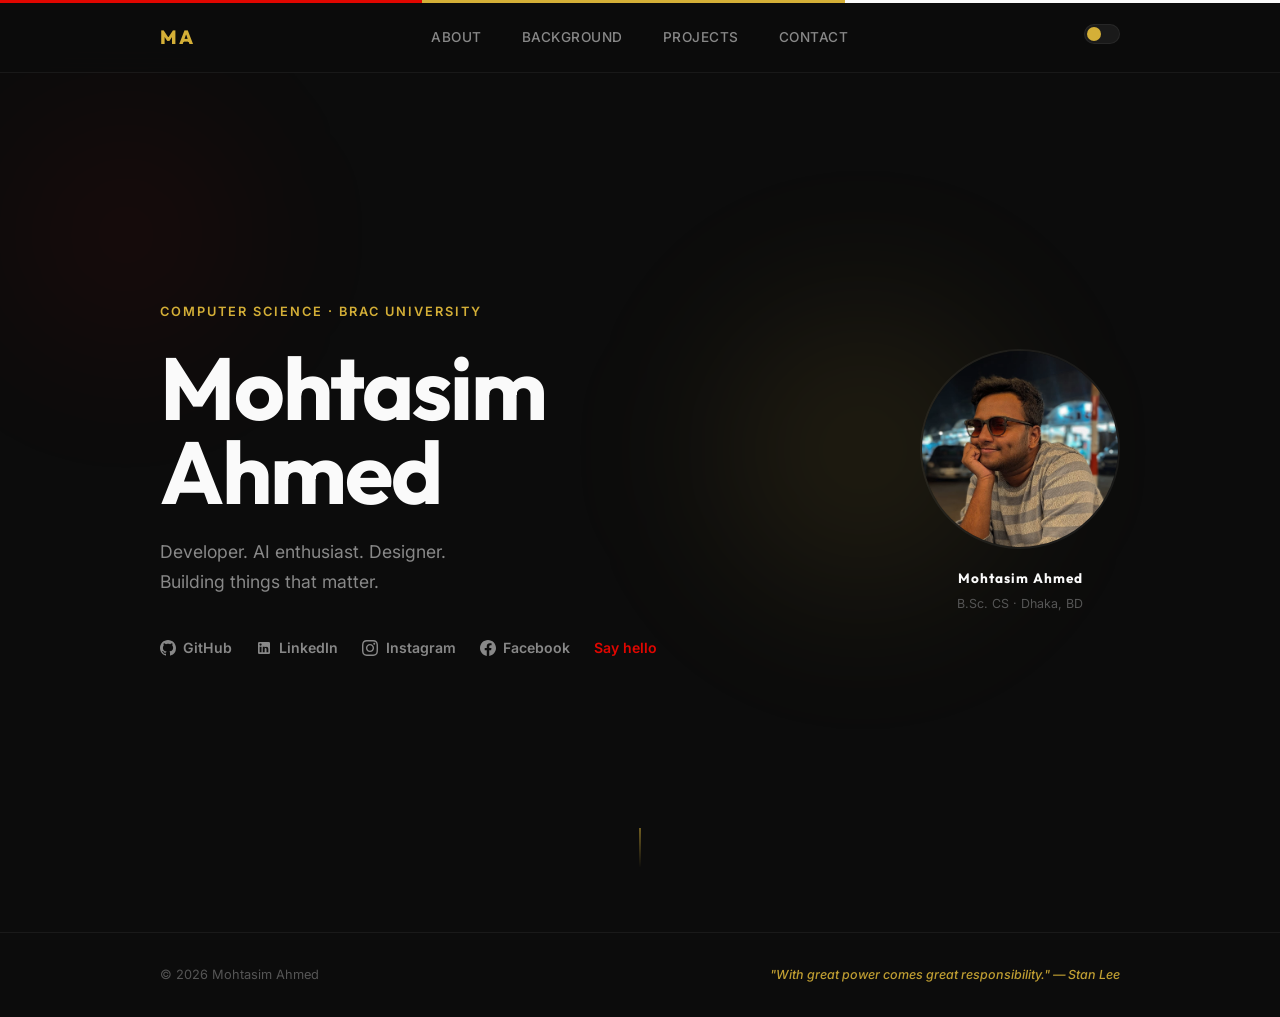
==== index.html @ 3ddce0a7 "Initial commit: Portfolio Website" ====
<!DOCTYPE html>
<html lang="en" data-theme="dark">
<head>
    <meta charset="UTF-8">
    <meta name="viewport" content="width=device-width, initial-scale=1.0">
    <meta name="description" content="Mohtasim Ahmed — CS Student, Developer, Creator">
    <title>Mohtasim Ahmed</title>
    <link rel="preconnect" href="https://fonts.googleapis.com">
    <link rel="preconnect" href="https://fonts.gstatic.com" crossorigin>
    <link href="https://fonts.googleapis.com/css2?family=Inter:wght@300;400;500;600;700&family=Outfit:wght@500;600;700;800&display=swap" rel="stylesheet">
    <link rel="stylesheet" href="style.css">
</head>
<body>

    <div class="racing-stripe"></div>

    <header class="navbar" id="navbar">
        <div class="container nav-container">
            <a href="index.html" class="nav-logo">MA</a>
            <nav class="nav-links" id="nav-links">
                <a href="about.html" class="nav-link">About</a>
                <a href="experience.html" class="nav-link">Background</a>
                <a href="projects.html" class="nav-link">Projects</a>
                <a href="contact.html" class="nav-link">Contact</a>
            </nav>
            <div class="nav-actions">
                <button class="theme-toggle" id="theme-toggle" aria-label="Toggle Theme">
                    <span class="toggle-track">
                        <span class="toggle-thumb" id="toggle-thumb"></span>
                    </span>
                </button>
                <button class="mobile-toggle" id="mobile-toggle" aria-label="Menu">
                    <span class="hamburger"></span>
                </button>
            </div>
        </div>
    </header>

    <main>
        <section class="hero-section">
            <div class="container hero-container">
                <div class="hero-content">
                    <p class="hero-label">Computer Science · BRAC University</p>
                    <h1 class="hero-title">Mohtasim<br>Ahmed</h1>
                    <p class="hero-bio">Developer. AI enthusiast. Designer.<br>Building things that matter.</p>
                    
                    <div class="hero-links">
                        <a href="https://github.com/Brownspite" target="_blank" class="hero-link">
                            <svg class="social-icon" viewBox="0 0 24 24"><path d="M12 0C5.37 0 0 5.37 0 12c0 5.31 3.435 9.795 8.205 11.385.6.105.825-.255.825-.57 0-.285-.015-1.23-.015-2.235-3.015.555-3.795-.735-4.035-1.41-.135-.345-.72-1.41-1.23-1.695-.42-.225-1.02-.78-.015-.795.945-.015 1.62.87 1.845 1.23 1.08 1.815 2.805 1.305 3.495.99.105-.78.42-1.305.765-1.605-2.67-.3-5.46-1.335-5.46-5.925 0-1.305.465-2.385 1.23-3.225-.12-.3-.54-1.53.12-3.18 0 0 1.005-.315 3.3 1.23.96-.27 1.98-.405 3-.405s2.04.135 3 .405c2.295-1.56 3.3-1.23 3.3-1.23.66 1.65.24 2.88.12 3.18.765.84 1.23 1.905 1.23 3.225 0 4.605-2.805 5.625-5.475 5.925.435.375.81 1.095.81 2.22 0 1.605-.015 2.895-.015 3.3 0 .315.225.69.825.57A12.02 12.02 0 0024 12c0-6.63-5.37-12-12-12z"/></svg>
                            GitHub
                        </a>
                        <a href="https://www.linkedin.com/in/mohtasim-ahmed-0a634a277/" target="_blank" class="hero-link">
                            <svg class="social-icon" viewBox="0 0 24 24"><path d="M19 3a2 2 0 0 1 2 2v14a2 2 0 0 1-2 2H5a2 2 0 0 1-2-2V5a2 2 0 0 1 2-2h14m-.5 15.5v-5.3a3.26 3.26 0 0 0-3.26-3.26c-.85 0-1.84.52-2.28 1.3v-1.11h-2.79v8.37h2.79v-4.93c0-.77.62-1.4 1.39-1.4a1.4 1.4 0 0 1 1.4 1.4v4.93h2.75M6.88 8.56a1.68 1.68 0 0 0 1.68-1.68c0-.93-.75-1.69-1.68-1.69a1.69 1.69 0 0 0-1.69 1.69c0 .93.76 1.68 1.69 1.68m1.39 9.94v-8.37H5.5v8.37h2.77z"/></svg>
                            LinkedIn
                        </a>
                        <a href="https://www.instagram.com/arekta_rock_fan/" target="_blank" class="hero-link">
                            <svg class="social-icon" viewBox="0 0 24 24"><path d="M12 2.163c3.204 0 3.584.012 4.85.07 3.252.148 4.771 1.691 4.919 4.919.058 1.265.069 1.645.069 4.849 0 3.205-.012 3.584-.069 4.849-.149 3.225-1.664 4.771-4.919 4.919-1.266.058-1.644.07-4.85.07-3.204 0-3.584-.012-4.849-.07-3.26-.149-4.771-1.699-4.919-4.92-.058-1.265-.07-1.644-.07-4.849 0-3.204.013-3.583.07-4.849.149-3.227 1.664-4.771 4.919-4.919 1.266-.057 1.645-.069 4.849-.069zm0-2.163c-3.259 0-3.667.014-4.947.072-4.358.2-6.78 2.618-6.98 6.98-.059 1.281-.073 1.689-.073 4.948 0 3.259.014 3.668.072 4.948.2 4.358 2.618 6.78 6.98 6.98 1.281.058 1.689.072 4.948.072 3.259 0 3.668-.014 4.948-.072 4.354-.2 6.782-2.618 6.979-6.98.059-1.28.073-1.689.073-4.948 0-3.259-.014-3.667-.072-4.947-.196-4.354-2.617-6.78-6.979-6.98-1.281-.059-1.69-.073-4.949-.073zm0 5.838c-3.403 0-6.162 2.759-6.162 6.162s2.759 6.163 6.162 6.163 6.162-2.759 6.162-6.163c0-3.403-2.759-6.162-6.162-6.162zm0 10.162c-2.209 0-4-1.79-4-4 0-2.209 1.791-4 4-4s4 1.791 4 4c0 2.21-1.791 4-4 4zm6.406-11.845c-.796 0-1.441.645-1.441 1.44s.645 1.44 1.441 1.44c.795 0 1.439-.645 1.439-1.44s-.644-1.44-1.439-1.44z"/></svg>
                            Instagram
                        </a>
                        <a href="https://www.facebook.com/mohtasimahmed.sami.1/" target="_blank" class="hero-link">
                            <svg class="social-icon" viewBox="0 0 24 24"><path d="M24 12.073c0-6.627-5.373-12-12-12s-12 5.373-12 12c0 5.99 4.388 10.954 10.125 11.854v-8.385H7.078v-3.47h3.047V9.43c0-3.007 1.792-4.669 4.533-4.669 1.312 0 2.686.235 2.686.235v2.953H15.83c-1.491 0-1.956.925-1.956 1.874v2.25h3.328l-.532 3.47h-2.796v8.385C19.612 23.027 24 18.062 24 12.073z"/></svg>
                            Facebook
                        </a>
                        <a href="contact.html" class="hero-link accent">Say hello</a>
                    </div>
                </div>

                <div class="hero-visual">
                    <div class="profile-photo-wrap">
                        <img src="profile.jpg" alt="Mohtasim Ahmed" class="profile-img">
                    </div>
                    <div class="hero-card">
                        <span class="card-name">Mohtasim Ahmed</span>
                        <span class="card-detail">B.Sc. CS · Dhaka, BD</span>
                    </div>
                </div>
            </div>

            <div class="scroll-hint">
                <div class="scroll-line"></div>
            </div>
        </section>
    </main>

    <footer class="footer">
        <div class="container footer-container">
            <span>© 2026 Mohtasim Ahmed</span>
            <span class="footer-tagline" id="daily-quote"></span>
        </div>
    </footer>

    <script src="script.js"></script>
</body>
</html>
---- style.css ----
/* ==========================================================================
   Minimalist Portfolio — Real Madrid White/Gold + F1 Carbon Aesthetic
   ========================================================================== */

/* --------------------------------------------------------------------------
   Design Tokens
   -------------------------------------------------------------------------- */
:root[data-theme="dark"] {
    --bg-primary: #0c0c0c;
    --bg-secondary: #141414;
    --bg-card: #1a1a1a;
    --text-primary: #fafafa;
    --text-secondary: #888888;
    --text-muted: #555555;
    --accent: #d4af37;            /* Real Madrid gold */
    --accent-hover: #e6c44d;
    --accent-dim: rgba(212, 175, 55, 0.12);
    --border: rgba(255, 255, 255, 0.06);
    --border-hover: rgba(212, 175, 55, 0.3);
    --racing-red: #e10600;        /* F1 red */
    --nav-bg: rgba(12, 12, 12, 0.92);
}

:root[data-theme="light"] {
    --bg-primary: #f0ece4;         /* Warm parchment — not flat white */
    --bg-secondary: #e8e3da;
    --bg-card: #ddd8ce;
    --text-primary: #1a1a1a;
    --text-secondary: #555555;
    --text-muted: #888888;
    --accent: #b8941e;
    --accent-hover: #9a7a10;
    --accent-dim: rgba(184, 148, 30, 0.1);
    --border: rgba(0, 0, 0, 0.1);
    --border-hover: rgba(184, 148, 30, 0.35);
    --racing-red: #d40000;         /* Spider-Man red */
    --spidey-blue: #1a3c8a;       /* Spider-Man blue */
    --nav-bg: rgba(240, 236, 228, 0.92);
}

/* --------------------------------------------------------------------------
   Reset
   -------------------------------------------------------------------------- */
*, *::before, *::after {
    margin: 0;
    padding: 0;
    box-sizing: border-box;
}

html {
    scroll-behavior: smooth;
    font-family: 'Inter', system-ui, -apple-system, sans-serif;
    background: var(--bg-primary);
    color: var(--text-primary);
}

body {
    line-height: 1.6;
    overflow-x: hidden;
    transition: background-color 0.4s ease, color 0.4s ease;
}

a {
    color: inherit;
    text-decoration: none;
}

button {
    cursor: pointer;
    font-family: inherit;
    border: none;
    background: none;
}

h1, h2, h3 {
    font-family: 'Outfit', sans-serif;
    font-weight: 700;
    line-height: 1.1;
}

.container {
    width: 90%;
    max-width: 960px;
    margin: 0 auto;
}

::selection {
    background: var(--accent);
    color: #000;
}

/* --------------------------------------------------------------------------
   F1 Racing Stripe + Spider-Man accent at top
   -------------------------------------------------------------------------- */
.racing-stripe {
    position: fixed;
    top: 0;
    left: 0;
    width: 100%;
    height: 3px;
    background: linear-gradient(90deg,
        var(--racing-red) 0%,
        var(--racing-red) 33%,
        var(--accent) 33%,
        var(--accent) 66%,
        var(--text-primary) 66%,
        var(--text-primary) 100%
    );
    z-index: 9999;
}

/* --------------------------------------------------------------------------
   Atmospheric Background Touches: F1 Car, Spider-Man Web, Real Madrid Crown
   -------------------------------------------------------------------------- */
.bg-decorations {
    position: fixed;
    top: 0;
    left: 0;
    width: 100vw;
    height: 100vh;
    pointer-events: none;
    z-index: 0;
    overflow: hidden;
}



.bg-glow-rm {
    position: absolute;
    top: 25%;
    right: 15%;
    width: 450px;
    height: 450px;
    border-radius: 50%;
    background: radial-gradient(circle, var(--accent-dim) 0%, transparent 70%);
    filter: blur(60px);
}

.bg-glow-spidey {
    position: absolute;
    top: 5%;
    left: -5%;
    width: 380px;
    height: 380px;
    border-radius: 50%;
    background: radial-gradient(circle, rgba(225, 6, 0, 0.07) 0%, transparent 70%);
    filter: blur(60px);
}

main, header, footer {
    position: relative;
    z-index: 1;
}

/* --------------------------------------------------------------------------
   Navigation
   -------------------------------------------------------------------------- */
.navbar {
    position: fixed;
    top: 3px;
    left: 0;
    width: 100%;
    z-index: 1000;
    background: var(--nav-bg);
    backdrop-filter: blur(20px);
    -webkit-backdrop-filter: blur(20px);
    border-bottom: 1px solid var(--border);
}

.nav-container {
    display: flex;
    align-items: center;
    justify-content: space-between;
    padding: 1.2rem 0;
}

.nav-logo {
    font-family: 'Outfit', sans-serif;
    font-size: 1.2rem;
    font-weight: 800;
    letter-spacing: 2px;
    color: var(--accent);
}

.nav-links {
    display: flex;
    gap: 2.5rem;
}

.nav-link {
    font-size: 0.85rem;
    font-weight: 500;
    color: var(--text-secondary);
    letter-spacing: 0.5px;
    text-transform: uppercase;
    transition: color 0.2s ease;
}

.nav-link:hover,
.nav-link.active {
    color: var(--text-primary);
}

.nav-link.active {
    position: relative;
}

.nav-link.active::after {
    content: '';
    position: absolute;
    bottom: -4px;
    left: 0;
    width: 100%;
    height: 2px;
    background: var(--racing-red);
}

.page-content {
    padding-top: 9rem;
    padding-bottom: 6rem;
    min-height: 80vh;
}

/* Dark/light toggle */
.theme-toggle {
    padding: 0;
}

.toggle-track {
    display: block;
    width: 36px;
    height: 20px;
    border-radius: 10px;
    background: var(--bg-card);
    border: 1px solid var(--border);
    position: relative;
    transition: background 0.3s ease;
}

.toggle-thumb {
    position: absolute;
    top: 2px;
    left: 2px;
    width: 14px;
    height: 14px;
    border-radius: 50%;
    background: var(--accent);
    transition: transform 0.3s ease;
}

[data-theme="light"] .toggle-thumb {
    transform: translateX(16px);
}

/* Hamburger */
.mobile-toggle {
    display: none;
}

.hamburger {
    display: block;
    width: 20px;
    height: 2px;
    background: var(--text-primary);
    position: relative;
}

.hamburger::before, .hamburger::after {
    content: '';
    position: absolute;
    width: 20px;
    height: 2px;
    background: var(--text-primary);
    left: 0;
}

.hamburger::before { top: -6px; }
.hamburger::after { top: 6px; }

/* --------------------------------------------------------------------------
   Hero
   -------------------------------------------------------------------------- */
.hero-section {
    padding: 10rem 0 6rem;
    position: relative;
    min-height: 100vh;
    display: flex;
    flex-direction: column;
    justify-content: center;
}

.hero-container {
    display: grid;
    grid-template-columns: 1fr auto;
    gap: 4rem;
    align-items: center;
}

.hero-label {
    font-size: 0.8rem;
    font-weight: 600;
    letter-spacing: 2px;
    text-transform: uppercase;
    color: var(--accent);
    margin-bottom: 1.5rem;
}

.hero-title {
    font-size: clamp(3rem, 7vw, 5.5rem);
    letter-spacing: -2px;
    line-height: 0.95;
    margin-bottom: 1.5rem;
}

.hero-bio {
    font-size: 1.1rem;
    color: var(--text-secondary);
    max-width: 400px;
    margin-bottom: 2.5rem;
    line-height: 1.7;
}

.hero-links {
    display: flex;
    gap: 1.5rem;
    flex-wrap: wrap;
    align-items: center;
}

.hero-link {
    font-size: 0.88rem;
    font-weight: 600;
    color: var(--text-secondary);
    padding-bottom: 2px;
    border-bottom: 1px solid transparent;
    transition: all 0.2s ease;
    display: inline-flex;
    align-items: center;
    gap: 0.45rem;
}

.social-icon {
    width: 16px;
    height: 16px;
    flex-shrink: 0;
    fill: currentColor;
    transition: transform 0.2s ease;
}

.hero-link:hover .social-icon,
.contact-link:hover .social-icon {
    transform: translateY(-1px) scale(1.1);
}

.hero-link:hover {
    color: var(--text-primary);
    border-bottom-color: var(--text-primary);
}

.hero-link.accent {
    color: var(--racing-red);
}

.hero-link.accent:hover {
    border-bottom-color: var(--racing-red);
}

/* Profile photo */
.hero-visual {
    display: flex;
    flex-direction: column;
    align-items: center;
    gap: 1.2rem;
}

.profile-photo-wrap {
    width: 200px;
    height: 200px;
    border-radius: 50%;
    overflow: hidden;
    border: 2px solid var(--border);
    transition: border-color 0.3s ease;
}

.profile-photo-wrap:hover {
    border-color: var(--accent);
}

.profile-img {
    width: 100%;
    height: 100%;
    object-fit: cover;
    filter: grayscale(20%);
    transition: filter 0.4s ease;
}

.profile-photo-wrap:hover .profile-img {
    filter: grayscale(0%);
}

.hero-card {
    text-align: center;
}

.card-name {
    display: block;
    font-family: 'Outfit', sans-serif;
    font-size: 0.85rem;
    font-weight: 700;
    letter-spacing: 1px;
    color: var(--text-primary);
}

.card-detail {
    font-size: 0.78rem;
    color: var(--text-muted);
}

/* Scroll indicator */
.scroll-hint {
    position: absolute;
    bottom: 2rem;
    left: 50%;
    transform: translateX(-50%);
}

.scroll-line {
    width: 1px;
    height: 40px;
    background: linear-gradient(to bottom, var(--accent), transparent);
    animation: scrollPulse 2s ease-in-out infinite;
}

@keyframes scrollPulse {
    0%, 100% { opacity: 1; transform: scaleY(1); }
    50% { opacity: 0.3; transform: scaleY(0.6); }
}

/* --------------------------------------------------------------------------
   Section Titles
   -------------------------------------------------------------------------- */
.section-title {
    font-size: 0.8rem;
    font-weight: 700;
    letter-spacing: 3px;
    text-transform: uppercase;
    color: var(--accent);
    margin-bottom: 3rem;
}

/* --------------------------------------------------------------------------
   About
   -------------------------------------------------------------------------- */
.about-section {
    padding: 6rem 0;
    border-top: 1px solid var(--border);
}

.about-text {
    font-size: 1.3rem;
    line-height: 1.7;
    color: var(--text-secondary);
    max-width: 620px;
    margin-bottom: 3rem;
}

.about-grid {
    display: grid;
    grid-template-columns: repeat(3, 1fr);
    gap: 2rem;
}

.about-item h3 {
    font-size: 1rem;
    margin-bottom: 0.5rem;
    font-weight: 600;
}

.about-item p {
    font-size: 0.9rem;
    color: var(--text-secondary);
    line-height: 1.6;
}

/* --------------------------------------------------------------------------
   Experience
   -------------------------------------------------------------------------- */
.experience-section {
    padding: 6rem 0;
    border-top: 1px solid var(--border);
}

.exp-list {
    display: flex;
    flex-direction: column;
    gap: 2.5rem;
}

.exp-row {
    display: grid;
    grid-template-columns: 160px 1fr;
    gap: 2rem;
}

.exp-date {
    font-size: 0.82rem;
    font-weight: 600;
    color: var(--text-muted);
    padding-top: 0.2rem;
}

.exp-details h3 {
    font-size: 1.05rem;
    font-weight: 600;
    margin-bottom: 0.3rem;
}

.exp-org {
    font-size: 0.9rem;
    color: var(--accent);
    margin-bottom: 0.5rem;
}

.exp-desc {
    font-size: 0.9rem;
    color: var(--text-secondary);
    line-height: 1.6;
}

/* --------------------------------------------------------------------------
   Projects — clean list rows
   -------------------------------------------------------------------------- */
.projects-section {
    padding: 6rem 0;
    border-top: 1px solid var(--border);
}

.project-list {
    display: flex;
    flex-direction: column;
}

.project-row {
    display: grid;
    grid-template-columns: 40px 1fr 30px;
    align-items: center;
    gap: 1.5rem;
    padding: 1.6rem 0;
    border-bottom: 1px solid var(--border);
    transition: all 0.25s ease;
    text-decoration: none;
}

.project-row:first-child {
    border-top: 1px solid var(--border);
}

.project-row:hover {
    padding-left: 1rem;
    background: var(--accent-dim);
    border-color: var(--border-hover);
}

.project-num {
    font-family: 'Outfit', sans-serif;
    font-size: 0.75rem;
    font-weight: 700;
    color: var(--text-muted);
    letter-spacing: 1px;
}

.project-info h3 {
    font-size: 1.1rem;
    font-weight: 600;
    margin-bottom: 0.2rem;
}

.project-info p {
    font-size: 0.82rem;
    color: var(--text-secondary);
}

.project-arrow {
    font-size: 1rem;
    color: var(--text-muted);
    transition: color 0.2s ease, transform 0.2s ease;
}

.project-row:hover .project-arrow {
    color: var(--accent);
    transform: translate(3px, -3px);
}

/* --------------------------------------------------------------------------
   Skills — simple tags
   -------------------------------------------------------------------------- */
.skills-section {
    padding: 6rem 0;
    border-top: 1px solid var(--border);
}

.skills-grid {
    display: flex;
    flex-wrap: wrap;
    gap: 0.6rem;
}

.skill-tag {
    padding: 0.5rem 1.1rem;
    border: 1px solid var(--border);
    border-radius: 100px;
    font-size: 0.85rem;
    font-weight: 500;
    color: var(--text-secondary);
    transition: all 0.2s ease;
}

.skill-tag:hover {
    color: var(--accent);
    border-color: var(--accent);
}

/* --------------------------------------------------------------------------
   Contact
   -------------------------------------------------------------------------- */
.contact-section {
    padding: 6rem 0;
    border-top: 1px solid var(--border);
}

.contact-container {
    max-width: 500px;
}

.contact-text {
    font-size: 1.1rem;
    color: var(--text-secondary);
    margin-bottom: 2rem;
}

.contact-links {
    display: flex;
    flex-direction: column;
    gap: 0.8rem;
}

.contact-link {
    font-size: 0.95rem;
    font-weight: 500;
    color: var(--text-primary);
    padding-bottom: 4px;
    border-bottom: 1px solid var(--border);
    width: fit-content;
    transition: all 0.2s ease;
    display: inline-flex;
    align-items: center;
    gap: 0.6rem;
}

.contact-link:hover {
    color: var(--accent);
    border-bottom-color: var(--accent);
}

/* --------------------------------------------------------------------------
   Footer
   -------------------------------------------------------------------------- */
.footer {
    border-top: 1px solid var(--border);
    padding: 2rem 0;
    margin-top: 2rem;
}

.footer-container {
    display: flex;
    justify-content: space-between;
    align-items: center;
    font-size: 0.8rem;
    color: var(--text-muted);
}

.footer-tagline {
    font-family: 'Inter', system-ui, sans-serif;
    font-size: 0.78rem;
    font-weight: 500;
    font-style: italic;
    color: var(--accent);
    opacity: 0.9;
    max-width: 500px;
    text-align: right;
    transition: opacity 0.4s ease;
}

/* --------------------------------------------------------------------------
   Responsive
   -------------------------------------------------------------------------- */
@media (max-width: 768px) {
    .hero-container {
        grid-template-columns: 1fr;
        text-align: center;
        gap: 3rem;
    }

    .hero-visual {
        order: -1;
    }

    .profile-photo-wrap {
        width: 140px;
        height: 140px;
    }

    .hero-bio {
        margin-left: auto;
        margin-right: auto;
    }

    .hero-links {
        justify-content: center;
    }

    .about-grid {
        grid-template-columns: 1fr;
    }

    .exp-row {
        grid-template-columns: 1fr;
        gap: 0.5rem;
    }

    .mobile-toggle {
        display: block;
    }

    .nav-links {
        position: fixed;
        top: calc(3px + 60px);
        left: 0;
        width: 100%;
        background: var(--bg-primary);
        flex-direction: column;
        padding: 2rem;
        gap: 1.5rem;
        border-bottom: 1px solid var(--border);
        transform: translateY(-200%);
        transition: transform 0.3s ease;
    }

    .nav-links.open {
        transform: translateY(0);
    }

    .hero-title {
        font-size: 3rem;
    }

    .project-row {
        grid-template-columns: 30px 1fr 24px;
        gap: 1rem;
    }
}
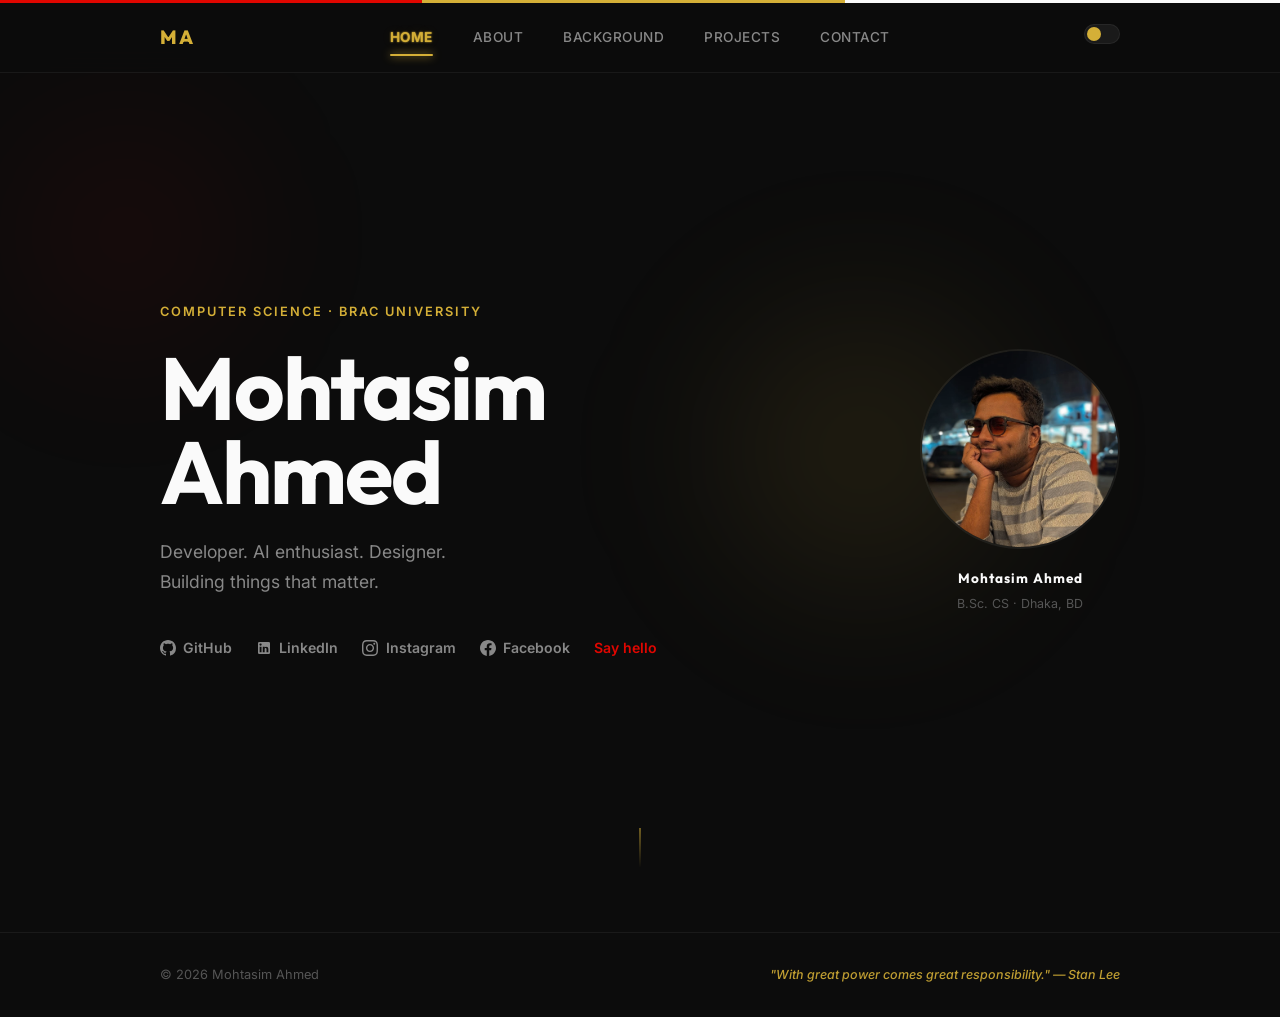
==== commit 862658a3: "Highlight active nav link with glowing effect and add profile photo card to About page" ====
--- a/index.html
+++ b/index.html
@@ -18,6 +18,7 @@
         <div class="container nav-container">
             <a href="index.html" class="nav-logo">MA</a>
             <nav class="nav-links" id="nav-links">
+                <a href="index.html" class="nav-link">Home</a>
                 <a href="about.html" class="nav-link">About</a>
                 <a href="experience.html" class="nav-link">Background</a>
                 <a href="projects.html" class="nav-link">Projects</a>
--- a/style.css
+++ b/style.css
@@ -193,16 +193,19 @@
     color: var(--text-secondary);
     letter-spacing: 0.5px;
     text-transform: uppercase;
-    transition: color 0.2s ease;
-}
-
-.nav-link:hover,
+    transition: all 0.25s ease;
+    padding: 0.2rem 0;
+}
+
+.nav-link:hover {
+    color: var(--text-primary);
+}
+
 .nav-link.active {
-    color: var(--text-primary);
-}
-
-.nav-link.active {
+    color: var(--accent);
+    font-weight: 700;
     position: relative;
+    text-shadow: 0 0 12px var(--accent-dim), 0 0 2px var(--accent);
 }
 
 .nav-link.active::after {
@@ -212,7 +215,9 @@
     left: 0;
     width: 100%;
     height: 2px;
-    background: var(--racing-red);
+    background: var(--accent);
+    box-shadow: 0 0 8px var(--accent);
+    border-radius: 2px;
 }
 
 .page-content {
@@ -456,12 +461,19 @@
     border-top: 1px solid var(--border);
 }
 
+.about-hero-container {
+    display: grid;
+    grid-template-columns: 1fr auto;
+    gap: 4rem;
+    align-items: flex-start;
+    margin-bottom: 3.5rem;
+}
+
 .about-text {
-    font-size: 1.3rem;
+    font-size: 1.25rem;
     line-height: 1.7;
     color: var(--text-secondary);
     max-width: 620px;
-    margin-bottom: 3rem;
 }
 
 .about-grid {
@@ -717,6 +729,11 @@
 
     .hero-links {
         justify-content: center;
+    }
+
+    .about-hero-container {
+        grid-template-columns: 1fr;
+        gap: 2.5rem;
     }
 
     .about-grid {
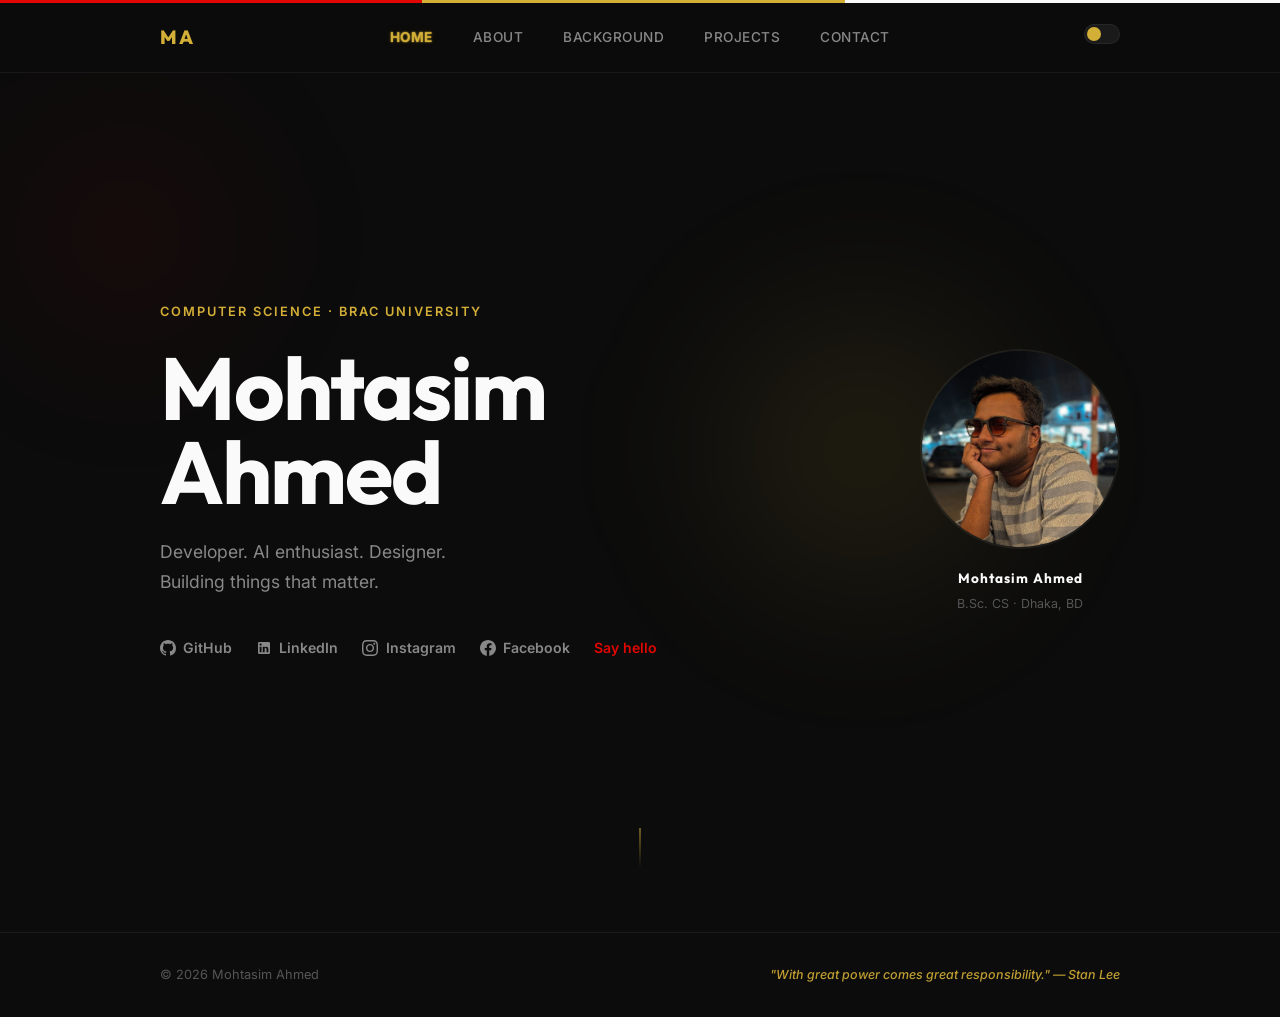
==== commit 189a0678: "Add custom MA favicon icon (SVG and PNG) linked across all HTML pages for Vercel deployment" ====
--- a/index.html
+++ b/index.html
@@ -5,6 +5,9 @@
     <meta name="viewport" content="width=device-width, initial-scale=1.0">
     <meta name="description" content="Mohtasim Ahmed — CS Student, Developer, Creator">
     <title>Mohtasim Ahmed</title>
+    <link rel="icon" type="image/svg+xml" href="favicon.svg">
+    <link rel="alternate icon" type="image/png" href="favicon.png">
+    <link rel="apple-touch-icon" href="favicon.png">
     <link rel="preconnect" href="https://fonts.googleapis.com">
     <link rel="preconnect" href="https://fonts.gstatic.com" crossorigin>
     <link href="https://fonts.googleapis.com/css2?family=Inter:wght@300;400;500;600;700&family=Outfit:wght@500;600;700;800&display=swap" rel="stylesheet">
--- a/style.css
+++ b/style.css
@@ -204,20 +204,7 @@
 .nav-link.active {
     color: var(--accent);
     font-weight: 700;
-    position: relative;
     text-shadow: 0 0 12px var(--accent-dim), 0 0 2px var(--accent);
-}
-
-.nav-link.active::after {
-    content: '';
-    position: absolute;
-    bottom: -4px;
-    left: 0;
-    width: 100%;
-    height: 2px;
-    background: var(--accent);
-    box-shadow: 0 0 8px var(--accent);
-    border-radius: 2px;
 }
 
 .page-content {
